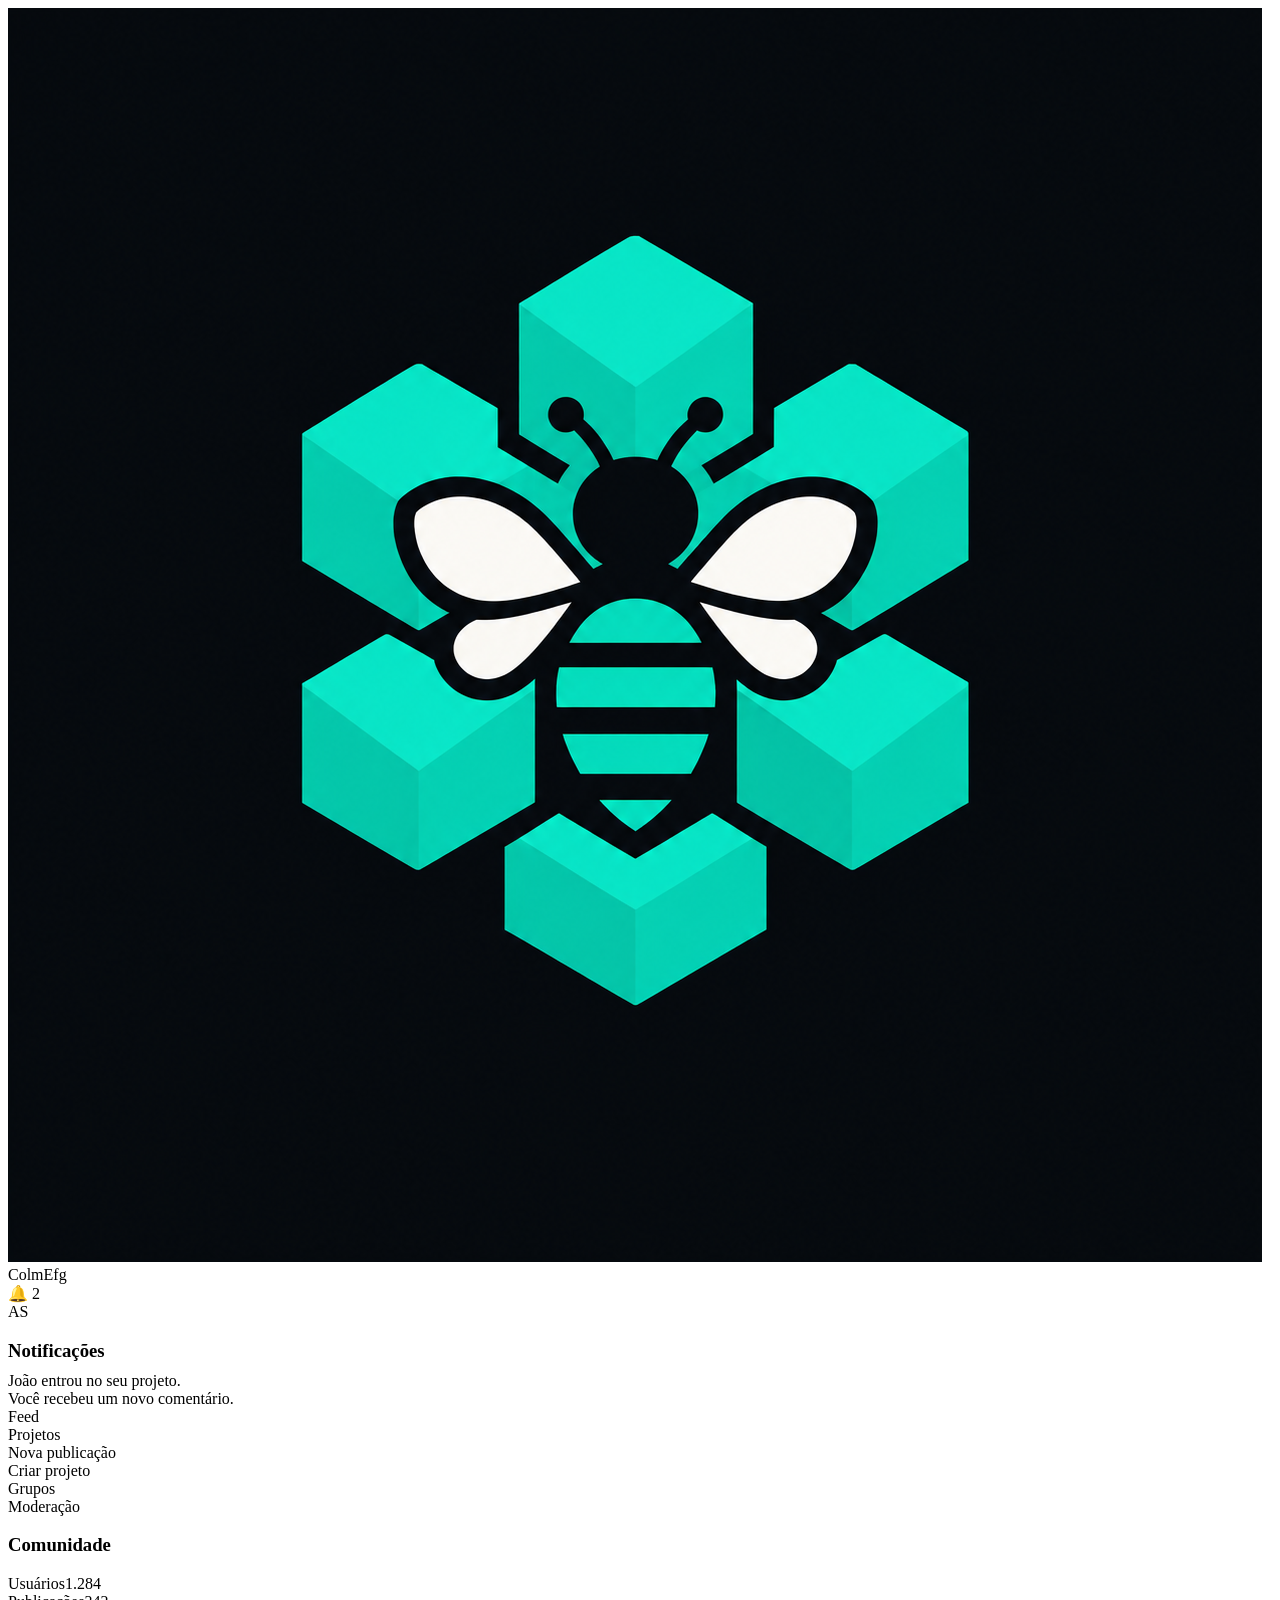
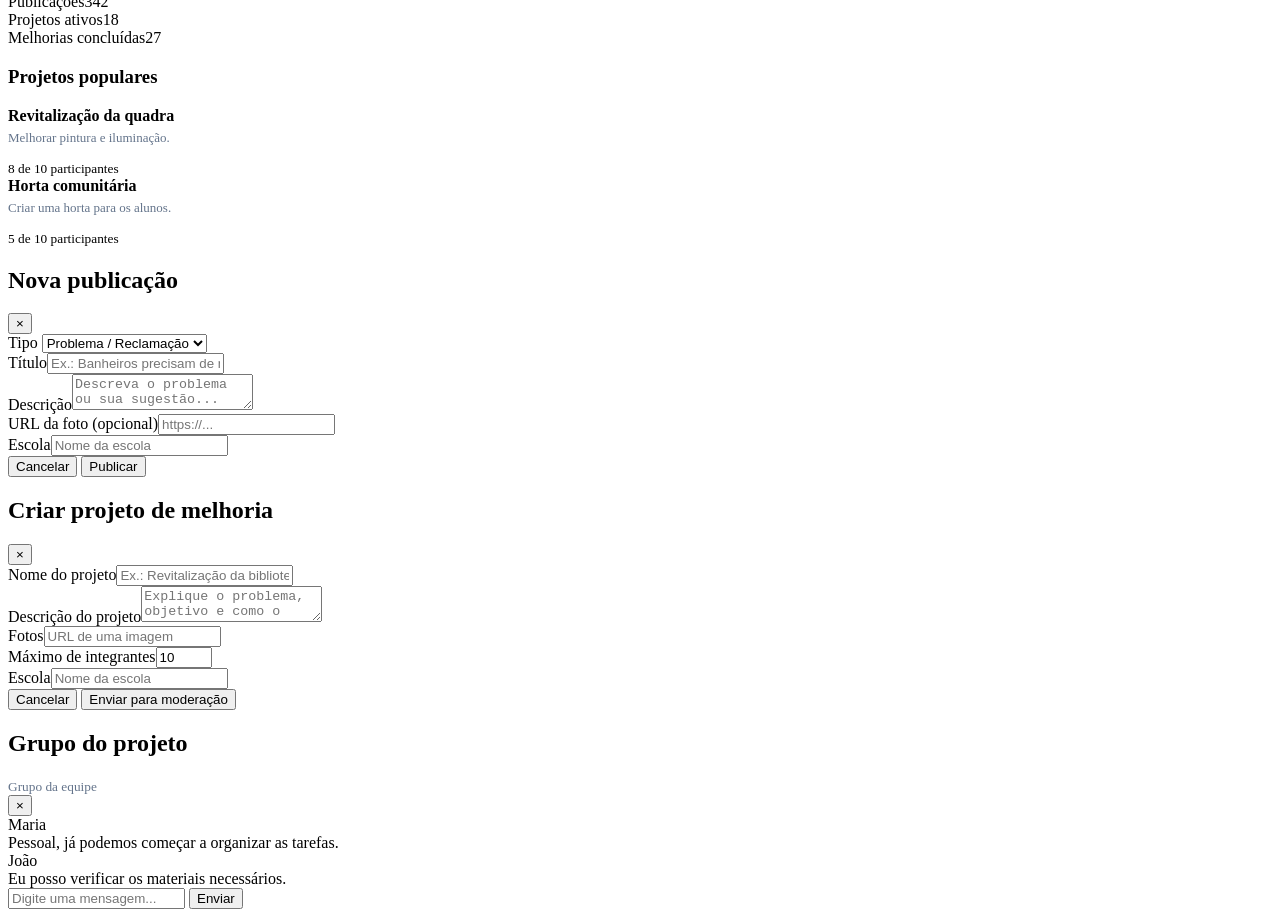
==== Site do Colm EFG/index.html @ 54dddad6 "Add files via upload" ====
<!DOCTYPE html>
<html lang="pt-BR">
<head>
  <meta charset="UTF-8" />
  <meta name="viewport" content="width=device-width, initial-scale=1.0" />
  <title>Conecta Escola</title>
  <link rel="stylesheet" href="style.css">
</head>
<body>

<header>
  <div class="logo">
    <div class="logo-icon">
      <img src="img/comb.png" alt="colmeia" class="img">
    </div>
    ColmEfg
  </div>
  <div class="header-right">
    <div class="notification" onclick="toggleNotifications()">
      🔔
      <span class="notification-count" id="notificationCount">2</span>
    </div>
    <div class="avatar">AS</div>
  </div>
</header>

<div class="notification-panel" id="notificationPanel">
  <h3 style="margin-bottom:10px;">Notificações</h3>
  <div id="notifications">
    <div class="notification-item"> João entrou no seu projeto.</div>
    <div class="notification-item"> Você recebeu um novo comentário.</div>
  </div>
</div>

<div class="layout">

  <aside class="sidebar">
    <div class="menu">
      <div class="menu-item active" data-page="feed" onclick="showPage('feed')"> Feed</div>
      <div class="menu-item" data-page="projects" onclick="showPage('projects')"> Projetos</div>
      <div class="menu-item" onclick="openCreatePost()"> Nova publicação</div>
      <div class="menu-item" onclick="openCreateProject()"> Criar projeto</div>
      <div class="menu-item" data-page="groups" onclick="showPage('groups')"> Grupos</div>
      <div class="menu-item" data-page="moderation" onclick="showPage('moderation')"> Moderação</div>
    </div>
  </aside>

  <main id="mainContent"></main>

  <aside class="right-sidebar">
    <div class="right-card">
      <h3>Comunidade</h3>
      <div class="stat"><span>Usuários</span><span>1.284</span></div>
      <div class="stat"><span>Publicações</span><span>342</span></div>
      <div class="stat"><span>Projetos ativos</span><span id="activeProjects">18</span></div>
      <div class="stat"><span>Melhorias concluídas</span><span>27</span></div>
    </div>

    <div class="right-card">
      <h3> Projetos populares</h3>

      <div class="project-card">
        <strong>Revitalização da quadra</strong>
        <p style="font-size:13px;color:#64748b;margin-top:5px;">Melhorar pintura e iluminação.</p>
        <div class="project-progress"><div style="width:80%"></div></div>
        <small>8 de 10 participantes</small>
      </div>

      <div class="project-card">
        <strong>Horta comunitária</strong>
        <p style="font-size:13px;color:#64748b;margin-top:5px;">Criar uma horta para os alunos.</p>
        <div class="project-progress"><div style="width:50%"></div></div>
        <small>5 de 10 participantes</small>
      </div>
    </div>
  </aside>

</div>

<div class="modal-overlay" id="postModal">
  <div class="modal">
    <div class="modal-header">
      <h2>Nova publicação</h2>
      <button class="close" onclick="closeModal('postModal')">×</button>
    </div>
    <div class="form-group">
      <label>Tipo</label>
      <select id="postType">
        <option value="problem">Problema / Reclamação</option>
        <option value="suggestion">Sugestão</option>
      </select>
    </div>
    <div class="form-group"><label>Título</label><input type="text" id="postTitle" placeholder="Ex.: Banheiros precisam de manutenção" /></div>
    <div class="form-group"><label>Descrição</label><textarea id="postDescription" placeholder="Descreva o problema ou sua sugestão..."></textarea></div>
    <div class="form-group"><label>URL da foto (opcional)</label><input type="text" id="postImage" placeholder="https://..." /></div>
    <div class="form-group"><label>Escola</label><input type="text" id="postSchool" placeholder="Nome da escola" /></div>
    <div class="modal-footer">
      <button class="btn btn-secondary" onclick="closeModal('postModal')">Cancelar</button>
      <button class="btn btn-primary" onclick="createPost()">Publicar</button>
    </div>
  </div>
</div>

<div class="modal-overlay" id="projectModal">
  <div class="modal">
    <div class="modal-header">
      <h2>Criar projeto de melhoria</h2>
      <button class="close" onclick="closeModal('projectModal')">×</button>
    </div>
    <div class="form-group"><label>Nome do projeto</label><input type="text" id="projectTitle" placeholder="Ex.: Revitalização da biblioteca" /></div>
    <div class="form-group"><label>Descrição do projeto</label><textarea id="projectDescription" placeholder="Explique o problema, objetivo e como o projeto pretende melhorar a escola..."></textarea></div>
    <div class="form-group"><label>Fotos</label><input type="text" id="projectImage" placeholder="URL de uma imagem" /></div>
    <div class="form-group"><label>Máximo de integrantes</label><input type="number" id="projectMax" min="1" max="100" value="10" /></div>
    <div class="form-group"><label>Escola</label><input type="text" id="projectSchool" placeholder="Nome da escola" /></div>
    <div class="modal-footer">
      <button class="btn btn-secondary" onclick="closeModal('projectModal')">Cancelar</button>
      <button class="btn btn-primary" onclick="createProject()">Enviar para moderação</button>
    </div>
  </div>
</div>

<div class="modal-overlay" id="chatModal">
  <div class="modal">
    <div class="modal-header">
      <div>
        <h2 id="chatTitle">Grupo do projeto</h2>
        <small style="color:#64748b">Grupo da equipe</small>
      </div>
      <button class="close" onclick="closeModal('chatModal')">×</button>
    </div>
    <div class="chat">
      <div class="chat-messages" id="chatMessages">
        <div class="message"><div class="message-author">Maria</div><div class="message-content">Pessoal, já podemos começar a organizar as tarefas.</div></div>
        <div class="message"><div class="message-author">João</div><div class="message-content">Eu posso verificar os materiais necessários.</div></div>
      </div>
      <div class="chat-input">
        <input type="text" id="chatInput" placeholder="Digite uma mensagem..." onkeydown="if(event.key === 'Enter') sendMessage()" />
        <button class="btn btn-primary" onclick="sendMessage()">Enviar</button>
      </div>
    </div>
  </div>
</div>

<div class="toast" id="toast"></div>

<script src="utils.js"></script>
<script src="notifications.js"></script>
<script src="feed.js"></script>
<script src="projects.js"></script>
<script src="groups.js"></script>
<script src="moderation.js"></script>
<script src="app.js"></script>

</body>
</html>
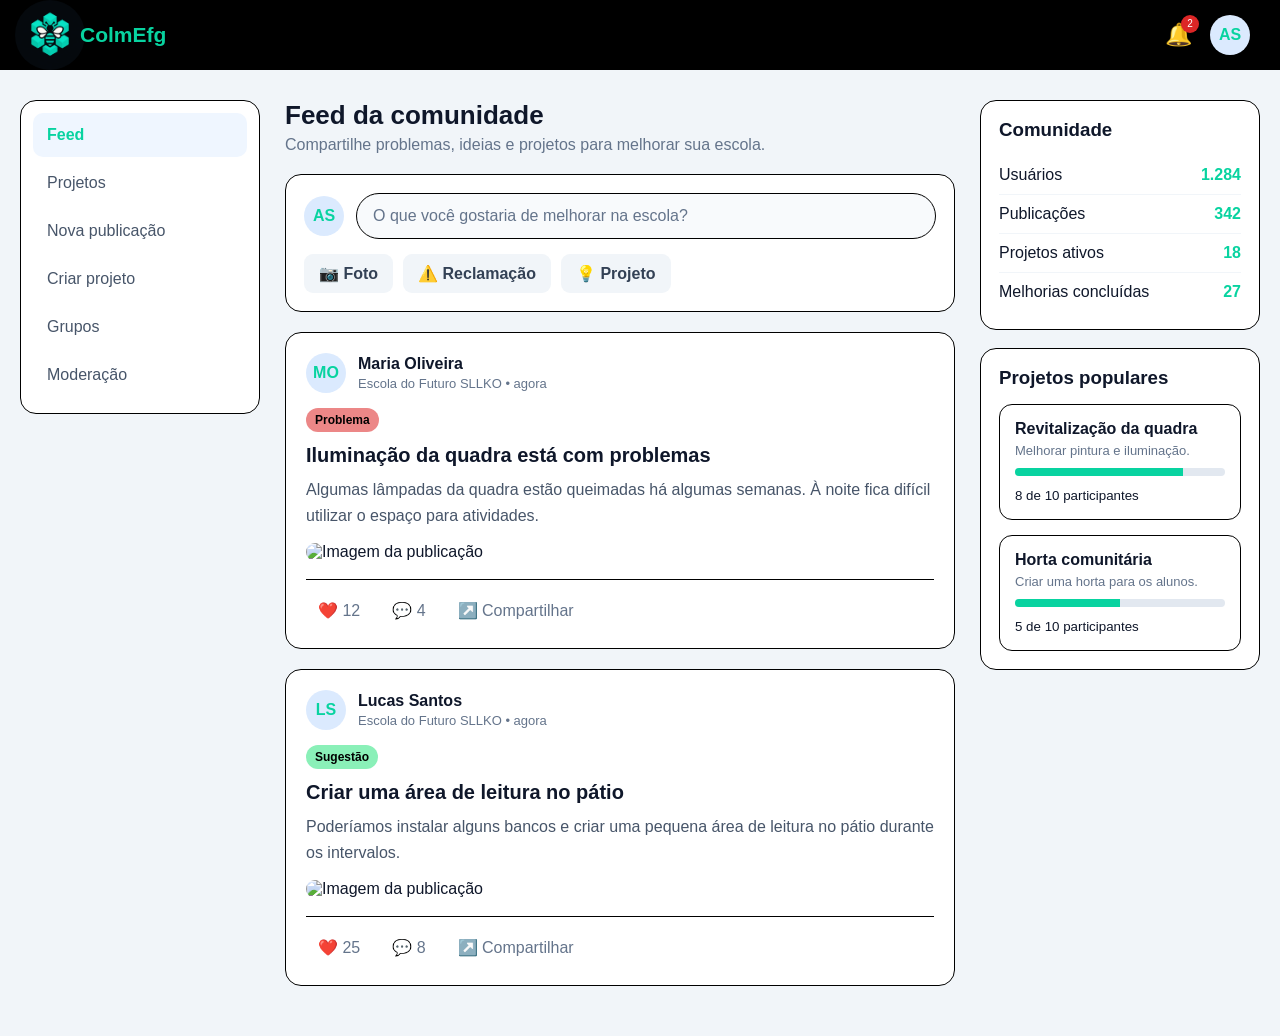
==== commit a36cb7f7: "Update index.html" ====
--- a/Site do Colm EFG/index.html
+++ b/Site do Colm EFG/index.html
@@ -4,7 +4,7 @@
   <meta charset="UTF-8" />
   <meta name="viewport" content="width=device-width, initial-scale=1.0" />
   <title>Conecta Escola</title>
-  <link rel="stylesheet" href="style.css">
+  <link rel="stylesheet" href="css/style.css">
 </head>
 <body>
 
@@ -143,13 +143,13 @@
 
 <div class="toast" id="toast"></div>
 
-<script src="utils.js"></script>
-<script src="notifications.js"></script>
-<script src="feed.js"></script>
-<script src="projects.js"></script>
-<script src="groups.js"></script>
-<script src="moderation.js"></script>
-<script src="app.js"></script>
+<script src="js/utils.js"></script>
+<script src="js/notifications.js"></script>
+<script src="js/feed.js"></script>
+<script src="js/projects.js"></script>
+<script src="js/groups.js"></script>
+<script src="js/moderation.js"></script>
+<script src="js/app.js"></script>
 
 </body>
-</html>+</html>
--- a/Site do Colm EFG/css/style.css
+++ b/Site do Colm EFG/css/style.css
@@ -0,0 +1,139 @@
+* { box-sizing: border-box; margin: 0; padding: 0; }
+
+:root {
+  --primary: #08d3a0;
+  --primary-dark: #1d4ed8;
+  --secondary: #0f172a;
+  --background: #f1f5f9;
+  --card: #ffffff;
+  --border: #000000;
+  --text: #0f172a;
+  --muted: #64748b;
+  --success: #16a34a;
+  --danger: #dc2626;
+  --warning: #d97706;
+}
+
+body { font-family: Arial, Helvetica, sans-serif; background: var(--background); color: var(--text); }
+button, input, textarea, select { font: inherit; }
+button { cursor: pointer; }
+
+header {
+  height: 70px; background: rgb(0, 0, 0); border-bottom: 1px solid var(--border);
+  display: flex; align-items: center; justify-content: space-between;
+  padding: 0 30px; position: sticky; top: 0; z-index: 100;
+}
+
+.logo { display: flex; align-items: center; gap: 10px; font-size: 21px; font-weight: 800; color: var(--primary); }
+.img {display: flex; align-items: center; width: 70px; height: 70px; border-radius: 40px;}
+.logo-icon { width: 40px; height: 40px; background: var(--primary); color: white; border-radius: 12px; display: flex; align-items: center; justify-content: center; font-size: 20px; }
+.header-right { display: flex; align-items: center; gap: 18px; }
+.notification { position: relative; font-size: 22px; cursor: pointer; }
+.notification-count {
+  position: absolute; right: -7px; top: -7px; width: 18px; height: 18px;
+  background: var(--danger); color: white; border-radius: 50%; font-size: 10px;
+  display: flex; justify-content: center; align-items: center;
+}
+.avatar {
+  width: 40px; height: 40px; border-radius: 50%; background: #dbeafe; color: var(--primary);
+  display: flex; justify-content: center; align-items: center; font-weight: bold;
+}
+
+.layout { display: grid; grid-template-columns: 240px minmax(0, 760px) 280px; gap: 25px; max-width: 1400px; margin: 30px auto; padding: 0 20px; }
+.sidebar { position: sticky; top: 95px; height: fit-content; }
+.menu { background: white; border-radius: 16px; padding: 12px; border: 1px solid var(--border); }
+.menu-item { padding: 13px 14px; border-radius: 10px; margin-bottom: 4px; display: flex; align-items: center; gap: 12px; color: #475569; cursor: pointer; }
+.menu-item:hover, .menu-item.active { background: #eff6ff; color: var(--primary); font-weight: bold; }
+
+.page-title { margin-bottom: 20px; }
+.page-title h1 { font-size: 26px; }
+.page-title p { color: var(--muted); margin-top: 5px; }
+
+.composer { background: white; border: 1px solid var(--border); border-radius: 16px; padding: 18px; margin-bottom: 20px; }
+.composer-top { display: flex; gap: 12px; align-items: center; }
+.fake-input { background: #f8fafc; border: 1px solid var(--border); padding: 13px 16px; border-radius: 25px; flex: 1; color: var(--muted); cursor: pointer; }
+.composer-buttons { display: flex; gap: 10px; margin-top: 15px; }
+
+.btn { border: none; border-radius: 9px; padding: 10px 15px; font-weight: bold; transition: 0.2s; }
+.btn:hover { transform: translateY(-1px); }
+.btn-primary { background: var(--primary); color: white; }
+.btn-primary:hover { background: var(--primary-dark); }
+.btn-secondary { background: #f1f5f9; color: #334155; }
+.btn-success { background: var(--success); color: white; }
+.btn-danger { background: var(--danger); color: white; }
+
+.post { background: white; border: 1px solid var(--border); border-radius: 16px; padding: 20px; margin-bottom: 20px; }
+.post-header { display: flex; align-items: center; gap: 12px; margin-bottom: 15px; }
+.post-author { font-weight: bold; }
+.post-meta { color: var(--muted); font-size: 13px; margin-top: 3px; }
+.post h2 { font-size: 20px; margin-bottom: 10px; }
+.post-description { color: #475569; line-height: 1.6; }
+.post-image { width: 100%; max-height: 380px; object-fit: cover; border-radius: 12px; margin-top: 15px; }
+
+.tag { display: inline-block; padding: 5px 9px; border-radius: 20px; font-size: 12px; font-weight: bold; margin-bottom: 12px; }
+.tag-problem { background: #ec8787; color: #000000; }
+.tag-suggestion { background: #8af0b8; color: #000000; }
+.tag-project { background: #dcfce7; color: #166534; }
+
+.post-actions { display: flex; gap: 8px; border-top: 1px solid var(--border); margin-top: 18px; padding-top: 13px; }
+.post-actions button { background: transparent; border: none; color: #64748b; padding: 8px 12px; border-radius: 8px; }
+.post-actions button:hover { background: #f1f5f9; color: var(--primary); }
+
+.right-card { background: white; border: 1px solid var(--border); border-radius: 16px; padding: 18px; margin-bottom: 18px; }
+.right-card h3 { margin-bottom: 15px; }
+.stat { display: flex; justify-content: space-between; padding: 10px 0; border-bottom: 1px solid #f1f5f9; }
+.stat:last-child { border: none; }
+.stat span:last-child { font-weight: bold; color: var(--primary); }
+
+.project-card { border: 1px solid var(--border); border-radius: 13px; padding: 15px; margin-top: 15px; }
+.project-progress { height: 8px; background: #e2e8f0; border-radius: 10px; margin: 10px 0; overflow: hidden; }
+.project-progress div { height: 100%; background: var(--primary); }
+.project-footer { display: flex; justify-content: space-between; align-items: center; }
+
+.modal-overlay { display: none; position: fixed; inset: 0; background: rgba(15, 23, 42, 0.65); z-index: 1000; align-items: center; justify-content: center; padding: 20px; }
+.modal-overlay.show { display: flex; }
+.modal { background: white; width: 100%; max-width: 650px; max-height: 90vh; overflow-y: auto; border-radius: 18px; padding: 25px; }
+.modal-header { display: flex; justify-content: space-between; align-items: center; margin-bottom: 20px; }
+.close { border: none; background: #f1f5f9; width: 35px; height: 35px; border-radius: 50%; font-size: 18px; }
+.form-group { margin-bottom: 16px; }
+.form-group label { display: block; margin-bottom: 7px; font-weight: bold; font-size: 14px; }
+.form-group input, .form-group textarea, .form-group select { width: 100%; border: 1px solid var(--border); border-radius: 9px; padding: 11px; outline: none; }
+.form-group textarea { min-height: 130px; resize: vertical; }
+.form-group input:focus, .form-group textarea:focus, .form-group select:focus { border-color: var(--primary); }
+.modal-footer { display: flex; justify-content: flex-end; gap: 10px; margin-top: 20px; }
+
+.chat { height: 500px; display: flex; flex-direction: column; }
+.chat-messages { flex: 1; overflow-y: auto; padding: 10px; background: #f8fafc; border-radius: 12px; margin-bottom: 12px; }
+.message { margin-bottom: 12px; max-width: 80%; }
+.message.me { margin-left: auto; text-align: right; }
+.message-content { background: white; padding: 9px 12px; border-radius: 10px; display: inline-block; border: 1px solid var(--border); }
+.message.me .message-content { background: var(--primary); color: white; border-color: var(--primary); }
+.message-author { font-size: 11px; color: var(--muted); margin-bottom: 3px; }
+.chat-input { display: flex; gap: 8px; }
+.chat-input input { flex: 1; border: 1px solid var(--border); border-radius: 20px; padding: 10px 15px; }
+
+.moderation-item { border: 1px solid var(--border); border-radius: 12px; padding: 16px; margin-bottom: 12px; }
+.moderation-status { padding: 5px 9px; border-radius: 20px; background: #fef3c7; color: #92400e; font-size: 12px; font-weight: bold; }
+.moderation-buttons { display: flex; gap: 8px; margin-top: 15px; }
+
+.notification-panel { position: fixed; top: 75px; right: 25px; width: 350px; background: white; border: 1px solid var(--border); box-shadow: 0 15px 40px rgba(0,0,0,.15); border-radius: 15px; padding: 15px; z-index: 500; display: none; }
+.notification-panel.show { display: block; }
+.notification-item { padding: 12px; border-bottom: 1px solid var(--border); font-size: 14px; }
+.notification-item:last-child { border-bottom: none; }
+
+.toast { position: fixed; right: 25px; bottom: 25px; background: #0f172a; color: white; padding: 14px 18px; border-radius: 10px; display: none; z-index: 2000; max-width: 350px; }
+.toast.show { display: block; animation: toast 0.25s ease; }
+@keyframes toast { from { transform: translateY(15px); opacity: 0; } to { transform: translateY(0); opacity: 1; } }
+
+@media (max-width: 1050px) {
+  .layout { grid-template-columns: 200px minmax(0, 1fr); }
+  .right-sidebar { display: none; }
+}
+
+@media (max-width: 700px) {
+  header { padding: 0 15px; }
+  .layout { display: block; margin-top: 15px; }
+  .sidebar { display: none; }
+  .post { border-radius: 12px; }
+}
+
